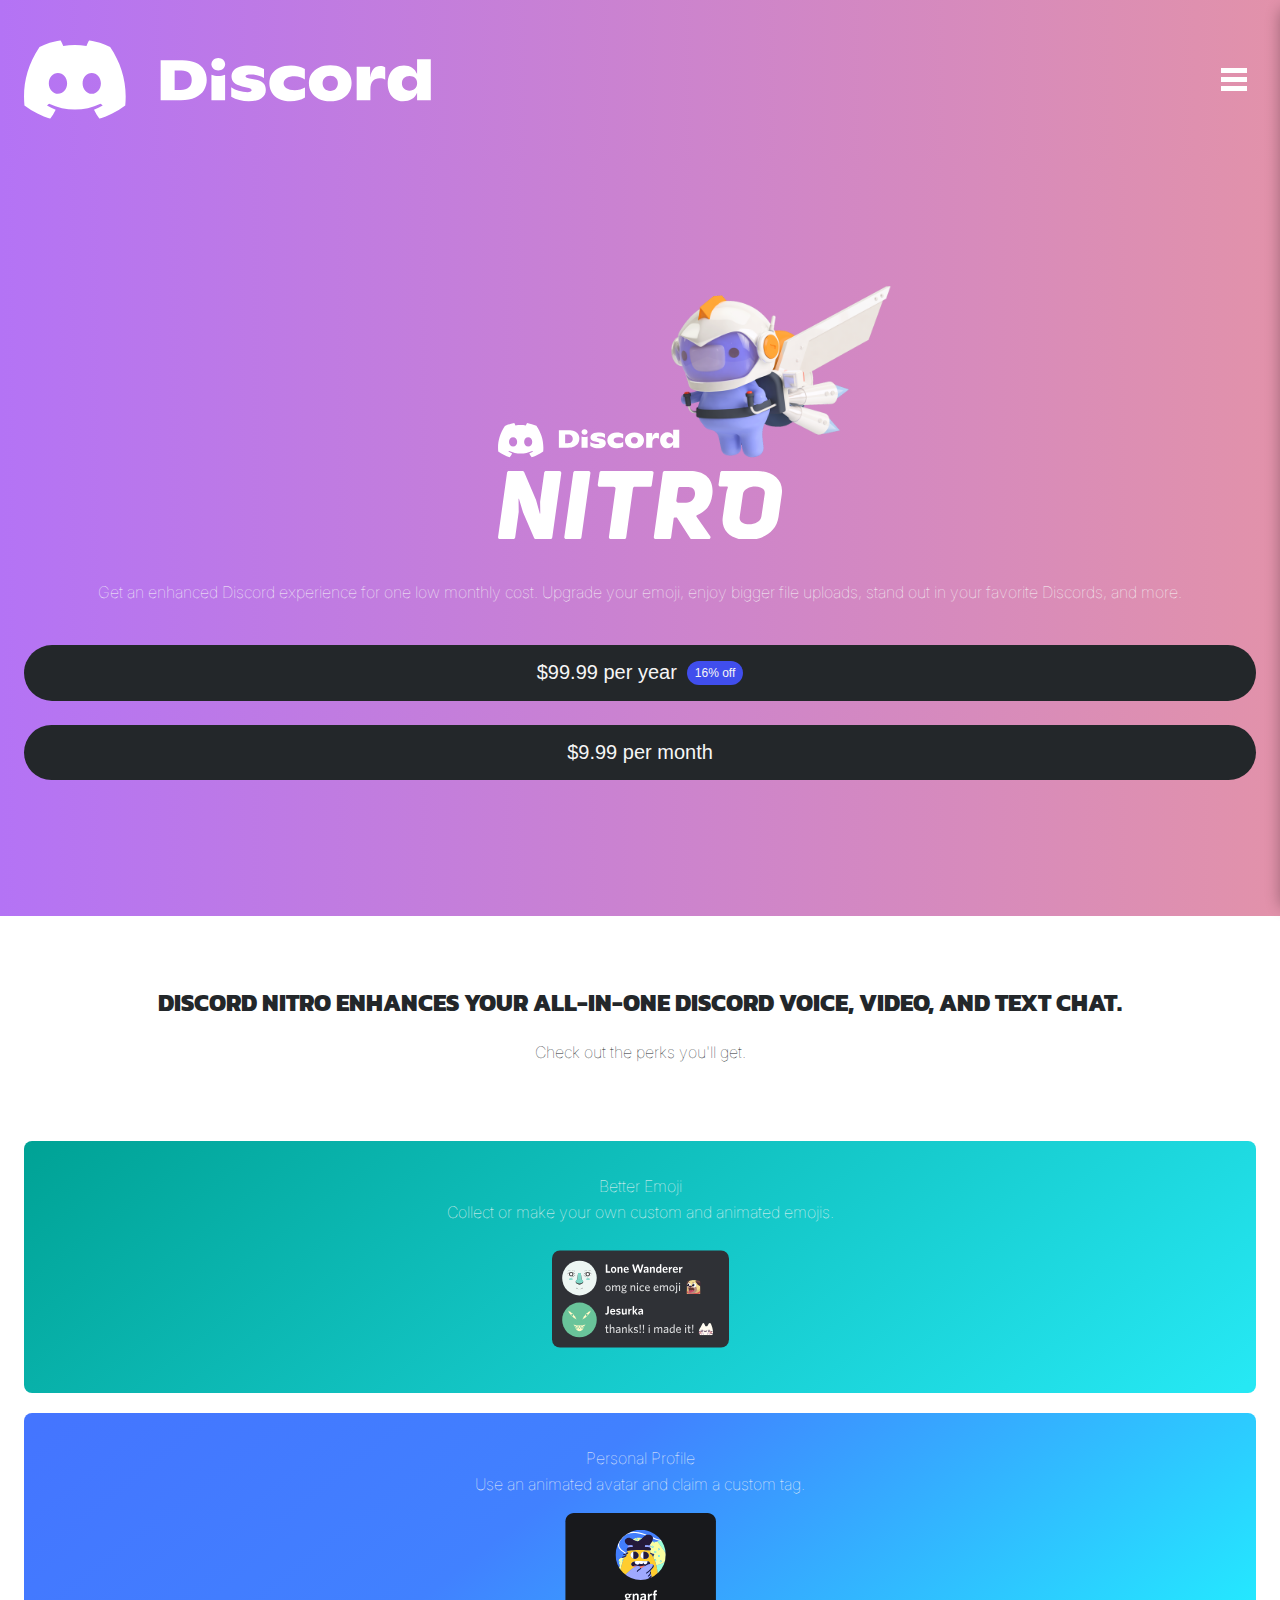
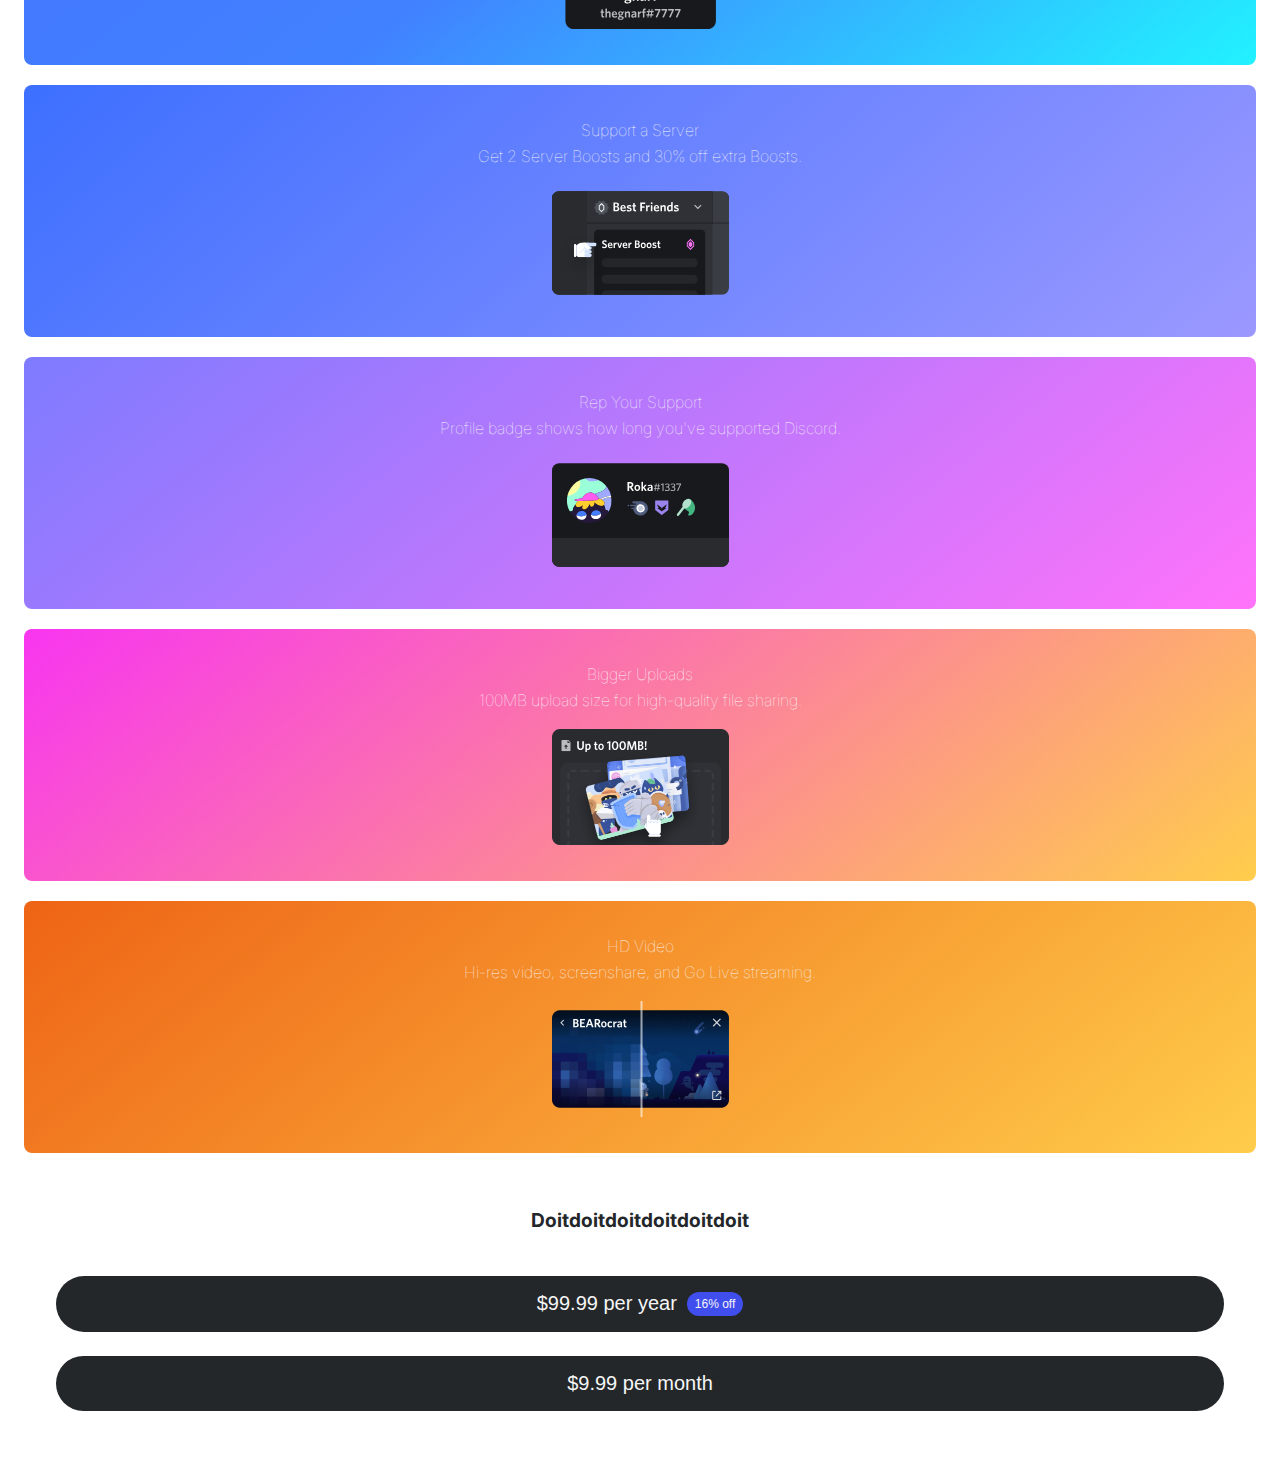
==== nitropage.html @ 32272dbf "Add files via upload" ====
<!DOCTYPE html>
<html lang="nl">
<head>
    <meta charset="UTF-8">
    <meta http-equiv="X-UA-Compatible" content="IE=edge">
    <meta name="viewport" content="width=device-width, initial-scale=1.0">
    <link rel="stylesheet" href="https://cdnjs.cloudflare.com/ajax/libs/font-awesome/4.7.0/css/font-awesome.min.css">
    <style>
        @import url('https://fonts.googleapis.com/css2?family=Inter:wght@300;400;500;700&family=Kanit:wght@700;800;900&display=swap');
    </style> 
    <link href="styles/style1.css" rel="stylesheet">
	<link rel="icon" type="image/svg+xml" href="images/favicon.svg">
    <title>Discord Nitro</title>
</head>
<body>
    <header>
        <img src="images/logo.svg">
        <button class="hamburger">
            <div class="bar"></div>
        </button>
    </header>

    <nav class="mobile">
        <a href="#">Home</a>
        <a href="#">Home</a>
        <a href="#">Home</a>
        <a href="#">Home</a>
    </nav>

    <div class="overlay"></div>

    <main>
        <section>
            <img src="images/robot.png" rel="robot picture">
            <img src="images/title.svg" rel="title logo">
            <p>Get an enhanced Discord experience for one low monthly cost. Upgrade your emoji, enjoy bigger file uploads, stand out in your favorite Discords, and more.</p>
            <button>$99.99 per year <div class="pill">16% off</div></button>
            <button>$9.99 per month</button>
        </section>

        <section>
            <h1>Discord Nitro enhances your all-in-one Discord voice, video, and text chat.</h1>
            <p>Check out the perks you'll get.</p>
        </section>

        <section>
            <p>Better Emoji</p>
            <p>Collect or make your own custom and animated emojis.</p>
            <img src="images/nitro1.svg">
        </section>

        <section>
            <p>Personal Profile</p>
            <p>Use an animated avatar and claim a custom tag.</p>
            <img src="images/nitro2.svg">
        </section>
        
        <section>
            <p>Support a Server</p>
            <p>Get 2 Server Boosts and 30% off extra Boosts.</p>
            <img src="images/nitro3.svg">
        </section>

        <section>
            <p>Rep Your Support</p>
            <p>Profile badge shows how long you've supported Discord.</p>
            <img src="images/nitro4.svg">
        </section>

        <section>
            <p>Bigger Uploads</p>
            <p>100MB upload size for high-quality file sharing.</p>
            <img src="images/nitro5.png">
        </section>

        <section>
            <p>HD Video</p>
            <p>Hi-res video, screenshare, and Go Live streaming.</p>
            <img src="images/nitro6.png">
        </section>

        <section>
            <p>Doitdoitdoitdoitdoitdoit</p>
            <button>$99.99 per year <div class="pill">16% off</div></button>
            <button>$9.99 per month</button>
        </section>

    </main>
    <script rel="script" src="scripts/script.js"></script>
</body>
</html>
---- styles/style1.css ----
/*///////////////////////////////////////*/
/*ALL*/
/*///////////////////////////////////////*/

*, *::after, *::before {
    box-sizing:border-box;
    margin: 0;
}

:root {
    --main-color: #404eed;
    --sec-color: #23272a;
    --sec-bg-color: #f6f6f6;
    --txt-link-color: #00b0f4;
}

body {
    background: white;
    width: 100%;
    
}

main {
    background: white;
    display: grid;
    grid-template-rows: auto;
    gap: 20px;
    
    text-align: center;
    color: var(--sec-bg-color);
}

header {
    padding: 1.5em 24px;
    display: flex;
    align-items: center;
    justify-content: space-between;
    background: linear-gradient(90deg,#b473f5,#e292aa);
}

header > img {
    width: 33%;
}




/*///////////////////////////////////////*/
/*Hamburger Icon*/
/*///////////////////////////////////////*/

.hamburger {
    display: block;
    width: 35px;
    cursor: pointer;
    padding: 0;
    margin: 0;

    background: none;
    outline: none;
    border: none;
    appearance: none;
    z-index: 99;
}

/*De container, middel streep, after & before streep*/
.hamburger .bar, .hamburger::after, .hamburger::before {
    width: 75%;
    height: 5px;
    background-color: #fff;
    transition: .4s ease-in-out;
    margin: 4px 0;
    content:"";
    display: block;
}

/*Eerste streep*/
.hamburger.active::before {
    transform: rotate(-45deg) translate(-6px, 6px);
    background-color: var(--sec-color);
    height: 2px;
    width: 75%;
}

/*Laatste streep*/
.hamburger.active::after {
    transform: rotate(45deg) translate(-4px, -5px);
    background-color: var(--sec-color);
    height: 2px;
    width: 75%;
}

/*Na het openen van de hamburger menu, verdwijnt de middelste streep*/
.hamburger.active .bar {
    opacity: 0;
}





/*///////////////////////////////////////*/
/*Hamburger Menulist*/
/*///////////////////////////////////////*/

/*Menulijst*/
.mobile {
    position: fixed;
    display: block;
    top: 0;
    left: 100%;
    width: 75%;
    min-height: 100vh;
    z-index: 98;
    background: var(--sec-bg-color);
    padding: 1.5em;
    padding-top: 100px;
    transition: .2s;
    border-radius: 8px 0 0 8px;
    box-shadow: 0 8px 15px rgba(0,0,0,.3);
}

.mobile.open {
    left: 25%;
}

/*Styling van de items in de menulijst*/
.mobile > a {
    display: block;
    width: fit-content;
    text-align: left;
    margin-bottom: 16px;
    padding: 12px 16px;
    color: var(--sec-color);
}

/*Tijdens het openen van de menu, kan je niet scrollen*/
body.scroll {
    overflow: hidden;
}

/*Tijdens het openen van de menu, is er een zwarte overlay op de achtergrond*/
.overlay {
    position: fixed;
    top: 0;
    left: 0;
    right: 0;
    bottom: 0;
  
    background: rgba(0,0,0,.3);
    opacity: 0;
    transition: .2s;
}

.overlay.on {
    opacity: 1;
    z-index: 97;
}



/*///////////////////////////////////////*/
/*Button*/
/*///////////////////////////////////////*/
section > button {
    color: var(--sec-bg-color);
    background: var(--sec-color);
    font-size: 20px;
    border-radius: 28px;
    border: none;
    transition: .2s ease-in-out;
    display: flex;
    
    padding: 16px 32px;
    width: 100%;
    margin-bottom: 24px;
    justify-content: center;
}

section > button:hover {
    box-shadow: 0 8px 15px rgba(0,0,0,.2);
    background: #36393f;
}

section > button:first-of-type {
    margin-top: 40px;
}

/* Special element inside the button*/
.pill {
    background: var(--main-color);
    border-radius: 24px;
    padding: 0 8px;
    margin-left: 10px;
    font-size: 12px;
    line-height: 24px;
}




/*///////////////////////////////////////*/
/*Sections*/
/*///////////////////////////////////////*/

/*Section Overall*/
section {
    background: white;
    padding: 32px;
    margin: 0 24px;
    border-radius: 8px;
}

section > img {
    margin-top: 1em;
    height: 116px;
    width: 177px;
}

/*Section 1 Hero Image*/
section:first-of-type img:first-of-type {
    position:absolute;
    width: 250px;
    height: auto;
    left: 50%;
    display: block;
    transform:translateX(12px);
    margin-top: 0;
}

section:first-of-type img:nth-of-type(2) {
    display: block;
    width: 300px;
    margin-left: auto;
    margin-right: auto;
    margin-top: 152px;
}

section:first-of-type p {
    margin-top: 40px;
}

/*Section 1 Frame*/
section:first-of-type {
    background: linear-gradient(90deg,#b473f5,#e292aa);
    padding: 112px 24px;
    margin: 0;
    border-radius: 0;
    overflow-x: hidden;
    position: relative;
}

/*Section 2 Titel*/

section:nth-of-type(2) {
    padding: 56px 0;
}

section:nth-of-type(2) p, h1 {
    color: var(--sec-color);
}

section:nth-of-type(2) h1 {
    font-size: 1.5em;
    line-height: 95%;
    margin-bottom: 24px;
}

/*Section 3 Perk 1*/
section:nth-of-type(3) {
    background: linear-gradient(142.53deg,#00a295,#26e8f4 98.75%),#3dcda7;
}

/*Section 4 Perk 2*/
section:nth-of-type(4) {
    background: linear-gradient(321.82deg,#21f2ff,#4181ff 59.22%,#4475ff 98.02%),#7196ff;
}

/*Section 5 Perk 3*/
section:nth-of-type(5) {
    background: linear-gradient(138.46deg,#3e70ff 1.48%,#9a98ff 98.75%),#ff73fa;
}

/*Section 6 Perk 4*/
section:nth-of-type(6) {
    background: linear-gradient(141.85deg,#7e7bff,#ff73fa);
}

/*Section 7 Perk 5*/
section:nth-of-type(7) {
    background: linear-gradient(141.48deg,#f837ee 1.35%,#ffcd4b);
}

/*Section 8 Perk 6*/
section:nth-of-type(8) {
    background: linear-gradient(321.73deg,#ffcd4b -1.09%,#ee6315 100.65%);
}

/*Section 9 Doit */
section:nth-of-type(9) {
    color: var(--sec-color);
}

section:nth-of-type(9) p {
    font-weight: bold;
    font-size: 1.2em;
}



/*///////////////////////////////////////*/
/*Font*/
/*///////////////////////////////////////*/
p {
    font-family: 'Inter', sans-serif;
    font-size: 1em;
    line-height: 1.625em;
    font-weight: 100;
  }

h1 {
    font-size: 2em;
    font-family: 'Kanit', sans-serif;
    text-transform: uppercase;
    font-weight: 800;
}

h2 { 
    font-family: 'Inter', sans-serif;
    font-weight: bold;
    font-size: 1.2em;
}

h3 {
    font-family: 'Inter', sans-serif;
    font-weight: bold;
    font-size: 2em;
}

h1, h2 {
    /*margin-bottom: 24px;*/
}

a {
    text-decoration: none;
    font-family: 'Inter', sans-serif;
}
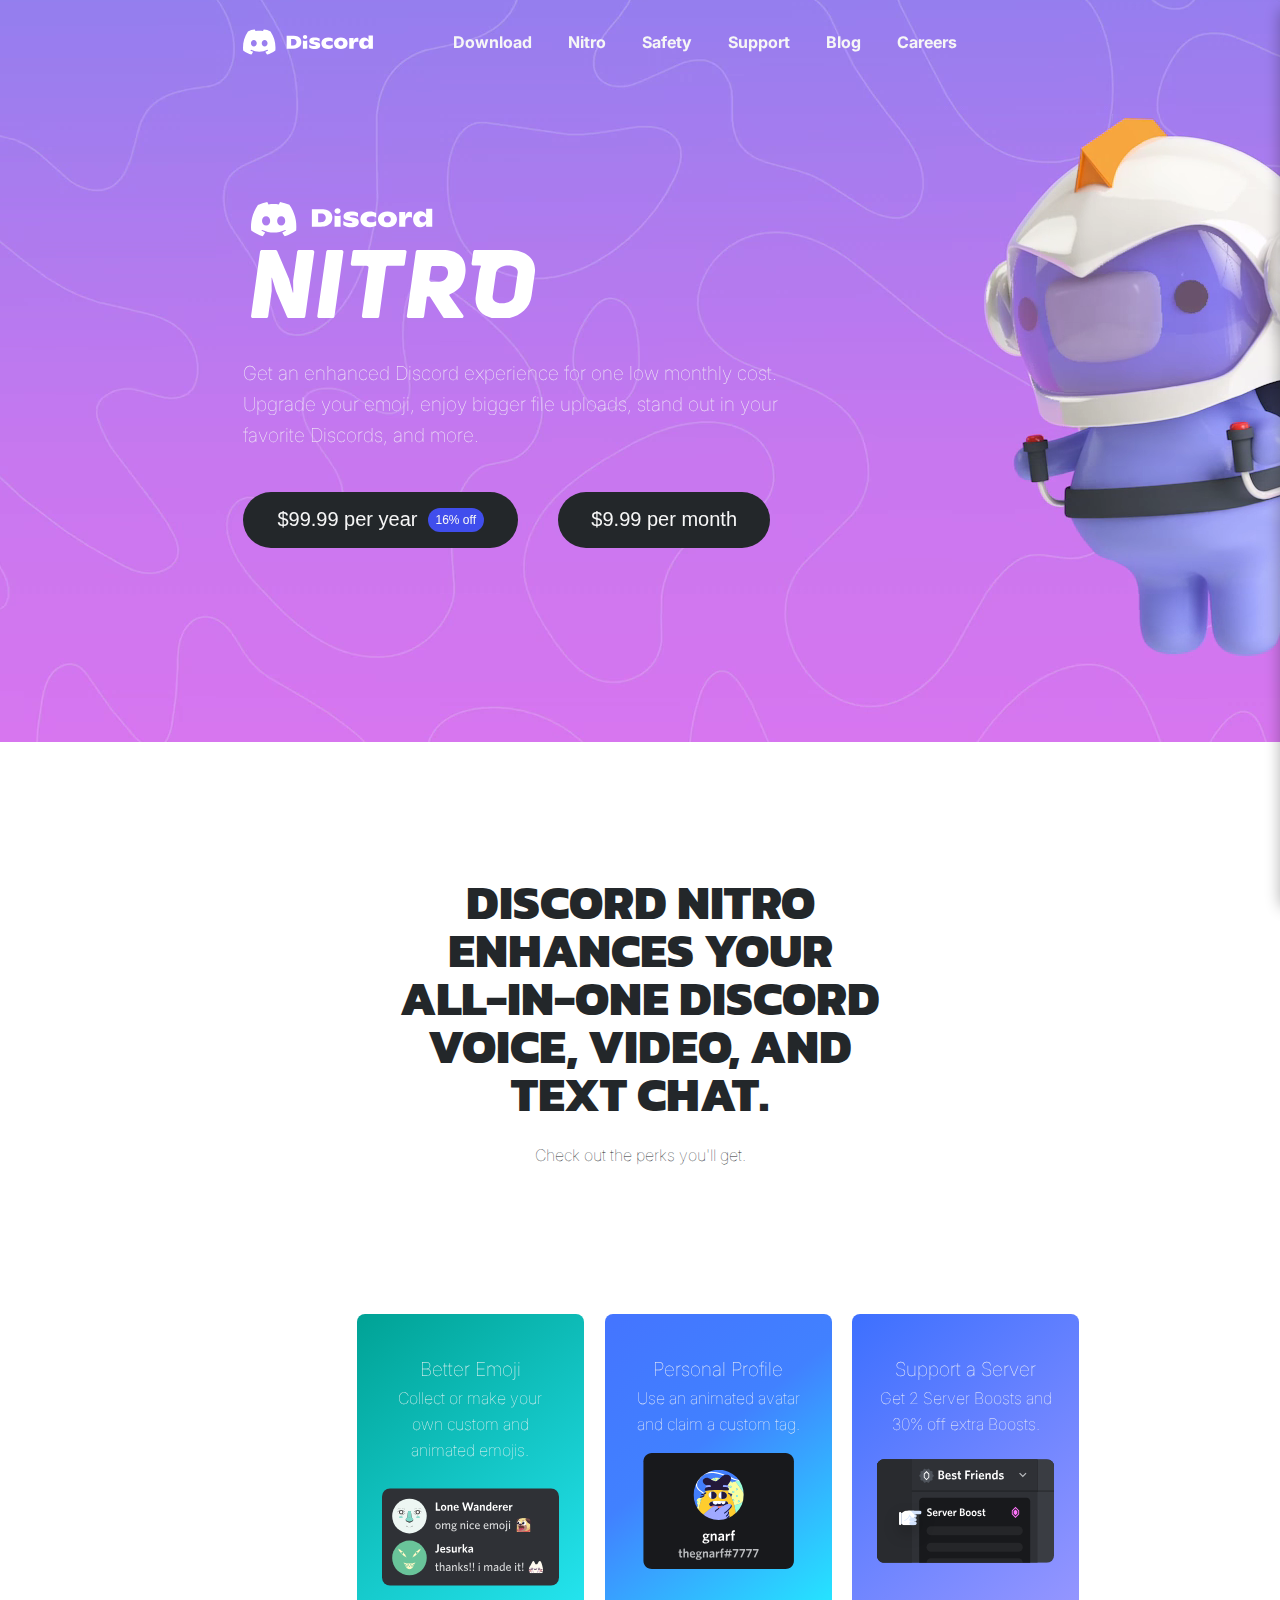
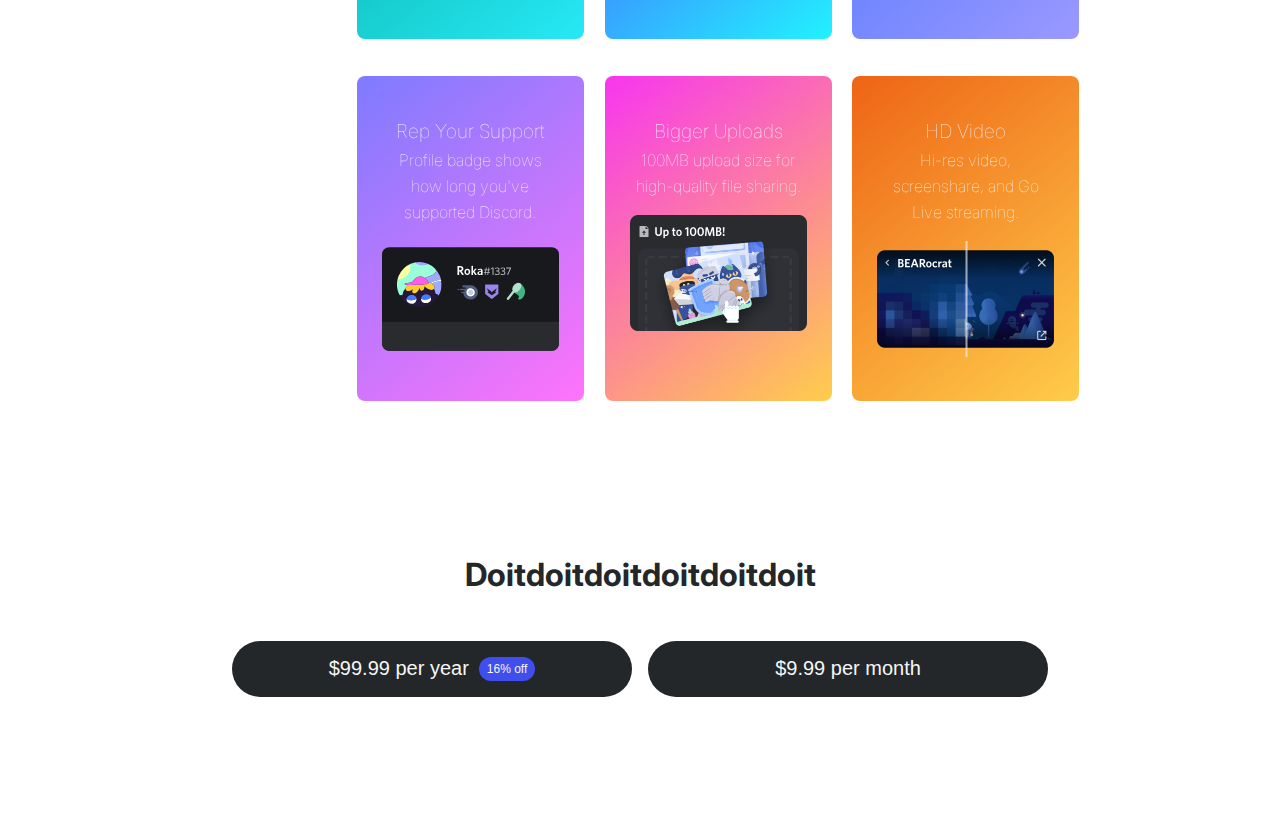
==== commit c80471b8: "Add files via upload" ====
--- a/nitropage.html
+++ b/nitropage.html
@@ -18,71 +18,96 @@
         <button class="hamburger">
             <div class="bar"></div>
         </button>
+        <nav class="desktop">
+            <a href="#">Download</a>
+            <a href="#">Nitro</a>
+            <a href="#">Safety</a>
+            <a href="#">Support</a>
+            <a href="#">Blog</a>
+            <a href="#">Careers</a>
+        </nav>
     </header>
 
     <nav class="mobile">
-        <a href="#">Home</a>
-        <a href="#">Home</a>
-        <a href="#">Home</a>
-        <a href="#">Home</a>
+        <a href="#">Download</a>
+        <a href="#">Nitro</a>
+        <a href="#">Safety</a>
+        <a href="#">Support</a>
+        <a href="#">Blog</a>
+        <a href="#">Careers</a>
     </nav>
 
     <div class="overlay"></div>
 
     <main>
-        <section>
-            <img src="images/robot.png" rel="robot picture">
-            <img src="images/title.svg" rel="title logo">
-            <p>Get an enhanced Discord experience for one low monthly cost. Upgrade your emoji, enjoy bigger file uploads, stand out in your favorite Discords, and more.</p>
-            <button>$99.99 per year <div class="pill">16% off</div></button>
-            <button>$9.99 per month</button>
-        </section>
+        <!--HERO CONTAINER-->
+        <div class="herocontainer">
+            <section>
+                <video autoplay muted loop id="Hero Video Discord">
+                    <source src="webm/desktop.webm" type="video/webm" alt="hero video">
+                </video>
+                <img src="images/robot.png" alt="robot picture">
+                <img src="images/title.svg" alt="title logo">
+                <p>Get an enhanced Discord experience for one low monthly cost. Upgrade your emoji, enjoy bigger file uploads, stand out in your favorite Discords, and more.</p>
+                <div class="container">
+                    <button>$99.99 per year <div class="pill">16% off</div></button>
+                    <button>$9.99 per month</button>
+                </div>
+            </section>
+        </div>
 
+        <!--FIRST OF TYPE SECTION-->
         <section>
             <h1>Discord Nitro enhances your all-in-one Discord voice, video, and text chat.</h1>
             <p>Check out the perks you'll get.</p>
         </section>
 
-        <section>
-            <p>Better Emoji</p>
-            <p>Collect or make your own custom and animated emojis.</p>
-            <img src="images/nitro1.svg">
-        </section>
+        <!--GRID CONTAINER-->
+        <div class="gridcontainer">
+            <section>
+                <p>Better Emoji</p>
+                <p>Collect or make your own custom and animated emojis.</p>
+                <img src="images/nitro1.svg">
+            </section>
 
-        <section>
-            <p>Personal Profile</p>
-            <p>Use an animated avatar and claim a custom tag.</p>
-            <img src="images/nitro2.svg">
-        </section>
-        
-        <section>
-            <p>Support a Server</p>
-            <p>Get 2 Server Boosts and 30% off extra Boosts.</p>
-            <img src="images/nitro3.svg">
-        </section>
+            <section>
+                <p>Personal Profile</p>
+                <p>Use an animated avatar and claim a custom tag.</p>
+                <img src="images/nitro2.svg">
+            </section>
+            
+            <section>
+                <p>Support a Server</p>
+                <p>Get 2 Server Boosts and 30% off extra Boosts.</p>
+                <img src="images/nitro3.svg">
+            </section>
 
-        <section>
-            <p>Rep Your Support</p>
-            <p>Profile badge shows how long you've supported Discord.</p>
-            <img src="images/nitro4.svg">
-        </section>
+            <section>
+                <p>Rep Your Support</p>
+                <p>Profile badge shows how long you've supported Discord.</p>
+                <img src="images/nitro4.svg">
+            </section>
 
-        <section>
-            <p>Bigger Uploads</p>
-            <p>100MB upload size for high-quality file sharing.</p>
-            <img src="images/nitro5.png">
-        </section>
+            <section>
+                <p>Bigger Uploads</p>
+                <p>100MB upload size for high-quality file sharing.</p>
+                <img src="images/nitro5.png">
+            </section>
 
-        <section>
-            <p>HD Video</p>
-            <p>Hi-res video, screenshare, and Go Live streaming.</p>
-            <img src="images/nitro6.png">
-        </section>
+            <section>
+                <p>HD Video</p>
+                <p>Hi-res video, screenshare, and Go Live streaming.</p>
+                <img src="images/nitro6.png">
+            </section>
+        </div>
 
+        <!--SECOND OF TYPE SECTION-->
         <section>
             <p>Doitdoitdoitdoitdoitdoit</p>
-            <button>$99.99 per year <div class="pill">16% off</div></button>
-            <button>$9.99 per month</button>
+            <div class="container">
+                <button>$99.99 per year <div class="pill">16% off</div></button>
+                <button>$9.99 per month</button>
+            </div>
         </section>
 
     </main>
--- a/styles/style1.css
+++ b/styles/style1.css
@@ -17,7 +17,7 @@
 body {
     background: white;
     width: 100%;
-    
+    overflow-x: hidden;
 }
 
 main {
@@ -39,11 +39,8 @@
 }
 
 header > img {
-    width: 33%;
-}
-
-
-
+    max-width: 130px;
+}
 
 /*///////////////////////////////////////*/
 /*Hamburger Icon*/
@@ -93,6 +90,11 @@
 /*Na het openen van de hamburger menu, verdwijnt de middelste streep*/
 .hamburger.active .bar {
     opacity: 0;
+}
+
+/*Desktop menu*/
+.desktop {
+    display: none;
 }
 
 
@@ -160,9 +162,9 @@
 
 
 /*///////////////////////////////////////*/
-/*Button*/
-/*///////////////////////////////////////*/
-section > button {
+/*Button Hero Page*/
+/*///////////////////////////////////////*/
+section > .container > button {
     color: var(--sec-bg-color);
     background: var(--sec-color);
     font-size: 20px;
@@ -177,12 +179,13 @@
     justify-content: center;
 }
 
-section > button:hover {
+section > .container > button:hover {
     box-shadow: 0 8px 15px rgba(0,0,0,.2);
     background: #36393f;
-}
-
-section > button:first-of-type {
+    cursor: pointer;
+}
+
+section > .container{
     margin-top: 40px;
 }
 
@@ -199,6 +202,7 @@
 
 
 
+
 /*///////////////////////////////////////*/
 /*Sections*/
 /*///////////////////////////////////////*/
@@ -207,8 +211,8 @@
 section {
     background: white;
     padding: 32px;
-    margin: 0 24px;
     border-radius: 8px;
+    width: 100%;
 }
 
 section > img {
@@ -217,8 +221,8 @@
     width: 177px;
 }
 
-/*Section 1 Hero Image*/
-section:first-of-type img:first-of-type {
+/*Hero Image*/
+.herocontainer > section:first-of-type img:first-of-type {
     position:absolute;
     width: 250px;
     height: auto;
@@ -228,7 +232,7 @@
     margin-top: 0;
 }
 
-section:first-of-type img:nth-of-type(2) {
+.herocontainer > section:first-of-type img:nth-of-type(2) {
     display: block;
     width: 300px;
     margin-left: auto;
@@ -236,12 +240,12 @@
     margin-top: 152px;
 }
 
-section:first-of-type p {
+.herocontainer > section:first-of-type p {
     margin-top: 40px;
 }
 
 /*Section 1 Frame*/
-section:first-of-type {
+.herocontainer > section:first-of-type {
     background: linear-gradient(90deg,#b473f5,#e292aa);
     padding: 112px 24px;
     margin: 0;
@@ -250,61 +254,76 @@
     position: relative;
 }
 
+.herocontainer > section:first-of-type > video {
+    display: none;
+}
+
 /*Section 2 Titel*/
 
-section:nth-of-type(2) {
+main > section:first-of-type {
     padding: 56px 0;
 }
 
-section:nth-of-type(2) p, h1 {
+main > section:first-of-type p, h1 {
     color: var(--sec-color);
 }
 
-section:nth-of-type(2) h1 {
+main > section:first-of-type h1 {
     font-size: 1.5em;
     line-height: 95%;
     margin-bottom: 24px;
-}
-
-/*Section 3 Perk 1*/
-section:nth-of-type(3) {
+    padding: 0 1.5em;
+}
+
+/*GRID CONTAINER VOOR SECTIONS*/
+.gridcontainer {
+    padding: 0 1.5em;
+}
+
+.gridcontainer > section {
+    margin-bottom: 1em;
+}
+
+/*GRID CONTAINER Perk 1*/
+.gridcontainer > section:nth-of-type(1) {
     background: linear-gradient(142.53deg,#00a295,#26e8f4 98.75%),#3dcda7;
 }
 
-/*Section 4 Perk 2*/
-section:nth-of-type(4) {
+/*GRID CONTAINER Perk 2*/
+.gridcontainer > section:nth-of-type(2) {
     background: linear-gradient(321.82deg,#21f2ff,#4181ff 59.22%,#4475ff 98.02%),#7196ff;
 }
 
-/*Section 5 Perk 3*/
-section:nth-of-type(5) {
+/*GRID CONTAINER Perk 3*/
+.gridcontainer > section:nth-of-type(3) {
     background: linear-gradient(138.46deg,#3e70ff 1.48%,#9a98ff 98.75%),#ff73fa;
 }
 
-/*Section 6 Perk 4*/
-section:nth-of-type(6) {
+/*GRID CONTAINER Perk 4*/
+.gridcontainer > section:nth-of-type(4) {
     background: linear-gradient(141.85deg,#7e7bff,#ff73fa);
 }
 
-/*Section 7 Perk 5*/
-section:nth-of-type(7) {
+/*GRID CONTAINER Perk 5*/
+.gridcontainer > section:nth-of-type(5) {
     background: linear-gradient(141.48deg,#f837ee 1.35%,#ffcd4b);
 }
 
-/*Section 8 Perk 6*/
-section:nth-of-type(8) {
+/*GRID CONTAINER Perk 6*/
+.gridcontainer > section:nth-of-type(6) {
     background: linear-gradient(321.73deg,#ffcd4b -1.09%,#ee6315 100.65%);
 }
 
-/*Section 9 Doit */
-section:nth-of-type(9) {
+/*Doit */
+main > section:nth-of-type(2) {
     color: var(--sec-color);
 }
 
-section:nth-of-type(9) p {
+main > section:nth-of-type(2) p {
     font-weight: bold;
     font-size: 1.2em;
 }
+
 
 
 
@@ -337,11 +356,182 @@
     font-size: 2em;
 }
 
-h1, h2 {
-    /*margin-bottom: 24px;*/
-}
-
 a {
     text-decoration: none;
     font-family: 'Inter', sans-serif;
 }
+
+/*///////////////////////////////////////*/
+/*Responsive*/
+/*///////////////////////////////////////*/
+
+@media screen and (min-width: 768px) {
+
+    /*NAV*/
+    .hamburger {
+        display:none;
+    }
+
+    .bar {
+        display: none;
+    }
+
+    .desktop {
+        z-index: 1;
+        display: block;
+        margin:0 auto;
+    }
+
+    .desktop > a {
+        margin: 0 1em;
+        color: var(--sec-bg-color);
+        font-weight: bold;
+    }
+
+    .desktop > a:hover {
+        text-decoration: underline;
+    }
+
+    /*Header*/
+    header {
+        z-index: 1;
+        background: transparent;
+        position: absolute;
+        display: flex;
+
+        padding-left: 19%;
+        padding-right: 19%;
+        min-width: 100vw;
+    }
+
+    /*HERO CONTAINER*/
+    .herocontainer > section:first-of-type {
+        padding-left: 19%;
+        padding-right: 19%;
+        padding-bottom: 170px;
+
+        background: none;
+        overflow: hidden;
+        z-index: 0;
+    }
+
+    .herocontainer > section:first-of-type > video {
+        position: absolute;
+        z-index: -1;
+        left: -328px;
+        top: -206px;
+        right: 0;
+        display: block;
+    }
+
+    .herocontainer > section > .container > button:first-of-type {
+        min-width: 275px;
+        max-width: 275px;
+    }
+
+    .herocontainer > section > .container > button:nth-of-type(2) {
+        min-width: 212px;
+        max-width: 212px;
+        margin-left: 40px;
+    }
+
+    .container {
+        display: flex;
+    }
+
+    .herocontainer > section {
+        text-align: left;
+    }
+
+    .herocontainer > section:first-of-type p {
+        max-width: 580px;
+        font-size: 1.2em;
+    }
+
+    .herocontainer > section:first-of-type img:nth-of-type(1){
+        display: none;
+    }
+
+    .herocontainer > section:first-of-type img:nth-of-type(2){
+        margin-left: 0;
+        margin-top: 90px;
+    }
+
+    /*FIRST OF TYPE SECTION*/
+    main > section:first-of-type {
+        z-index: 1;
+    }
+
+    main > section:first-of-type h1 {
+        font-size: 3em;
+        text-align: center;
+        line-height: 1em;
+        margin-top: 60px;
+        margin-left: 25%;
+        margin-right: 25%;
+    }
+
+    main > section:first-of-type p {
+        color: var(--sec-color);
+        width: 100%;
+        text-align: center;
+        margin-top: 1em;
+        margin-bottom: 70px;
+    }
+
+    /*GRID CONTAINER*/
+    .gridcontainer {
+        display: grid;
+        grid-template-columns: 3fr 3fr 3fr;
+        column-gap: 1.3em;
+        row-gap: 1.3em;
+        
+        width: 48%;
+        margin: 0 auto;
+        z-index: 1;
+    }
+
+    .gridcontainer > section {
+        text-align: center;
+        padding: 40px 25px;
+    }
+
+    .gridcontainer > section p:first-of-type{
+        font-size: 1.2em;
+    }
+
+    /*Section 2*/
+    main > section:nth-of-type(2) p {
+        font-size: 2em;
+    }
+
+    main > section:nth-of-type(2) {
+        margin: 5em 0;
+        z-index:1;
+    }
+
+    section:nth-of-type(2) > .container > button {
+        min-width: 275px;
+        max-width: 400px;
+    }
+
+    section:nth-of-type(2) > .container > button:hover {
+        box-shadow: 0 8px 15px rgba(0,0,0,.2);
+        background: #36393f;
+        cursor: pointer;
+    }
+
+    section:nth-of-type(2) > .container {
+        justify-content: center;
+        gap: 1em;
+    }
+}
+
+/*Voor Hero Video, als scherm groter is dan 1920x1080*/
+@media screen and (min-width: 2000px) {
+    
+    .herocontainer > section:first-of-type > video {
+        left: 0;
+    }
+}
+
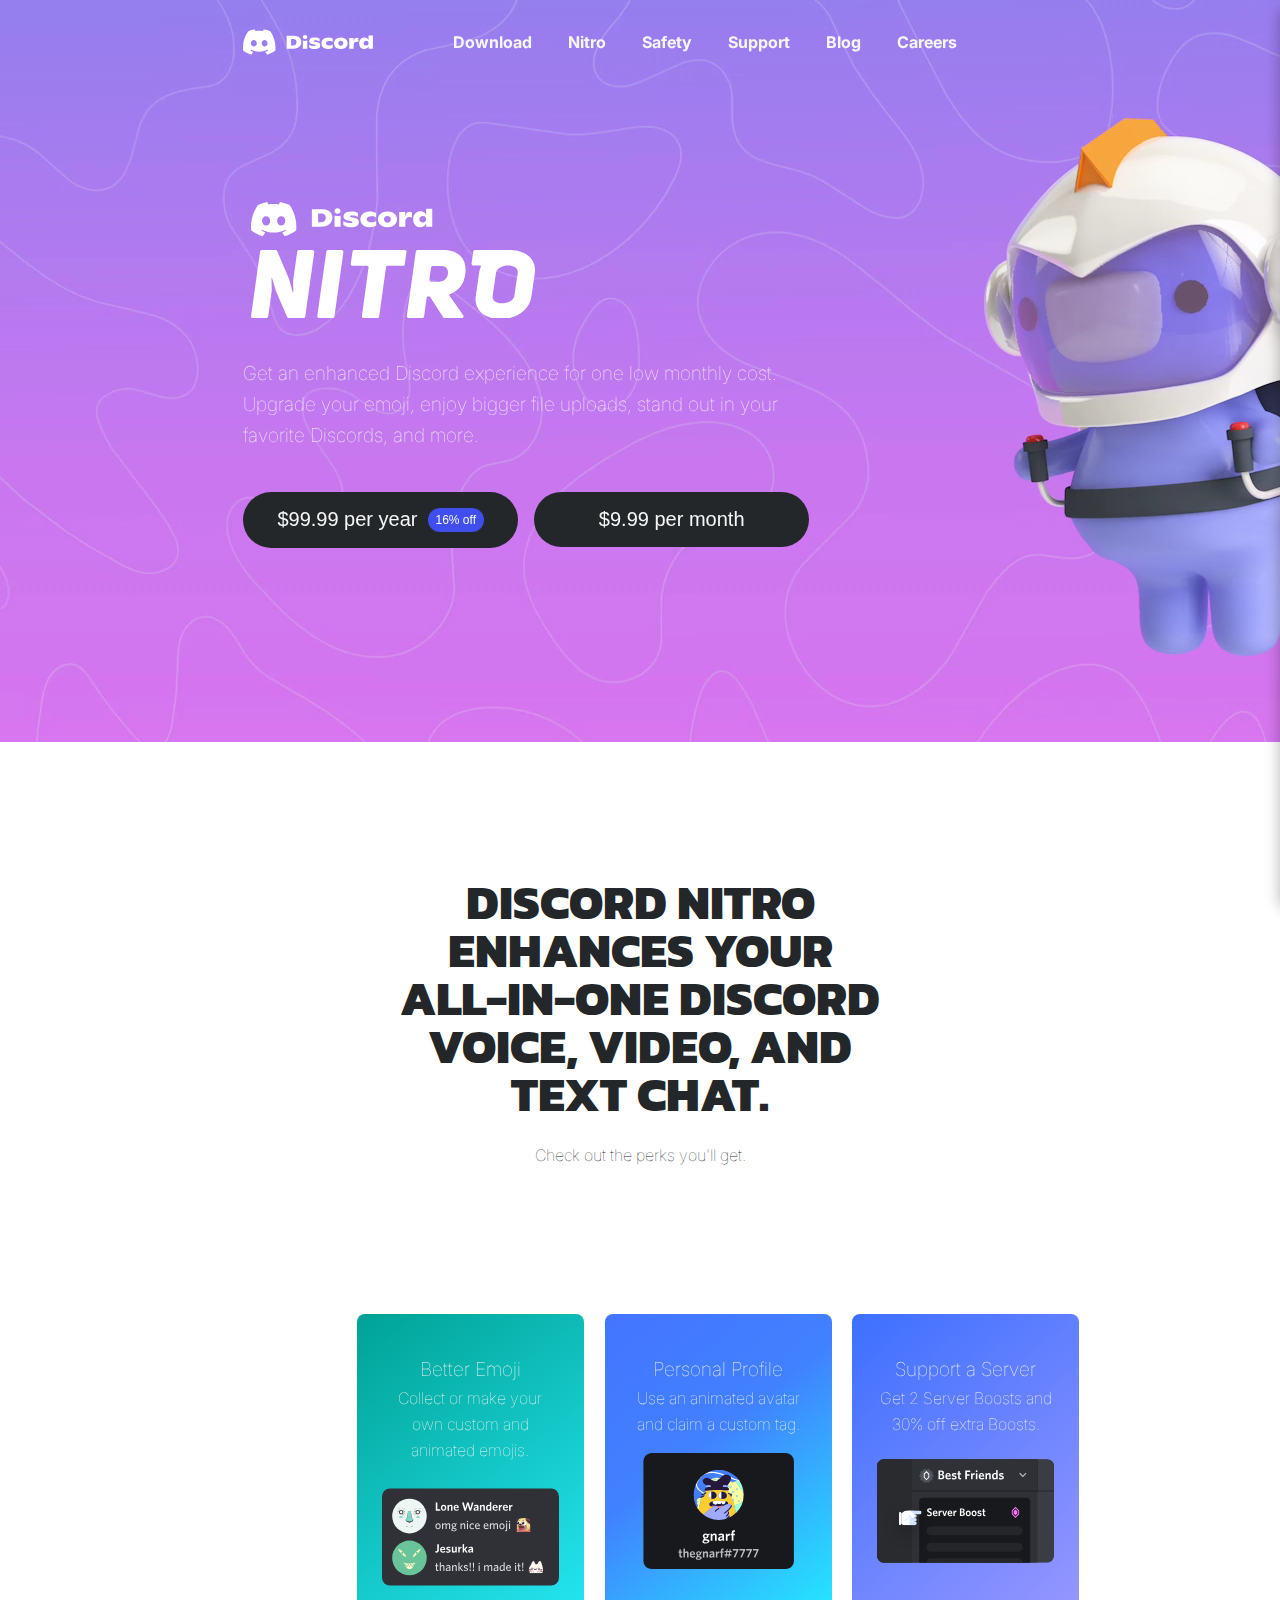
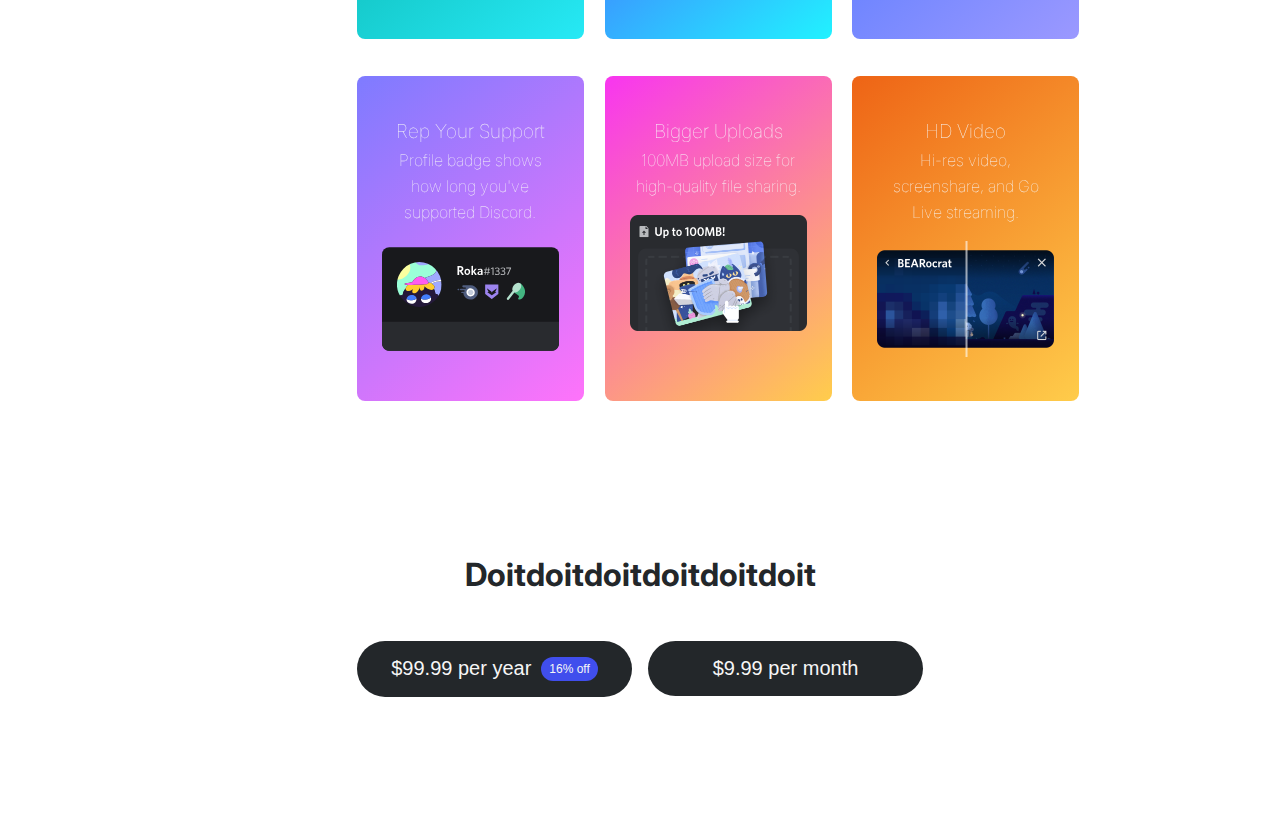
==== commit a8ffbef8: "Add files via upload" ====
--- a/nitropage.html
+++ b/nitropage.html
@@ -19,22 +19,22 @@
             <div class="bar"></div>
         </button>
         <nav class="desktop">
-            <a href="#">Download</a>
-            <a href="#">Nitro</a>
-            <a href="#">Safety</a>
-            <a href="#">Support</a>
-            <a href="#">Blog</a>
-            <a href="#">Careers</a>
+            <a href="index.html">Download</a>
+            <a href="nitropage.html">Nitro</a>
+            <a href="index.html">Safety</a>
+            <a href="index.html">Support</a>
+            <a href="index.html">Blog</a>
+            <a href="index.html">Careers</a>
         </nav>
     </header>
 
     <nav class="mobile">
-        <a href="#">Download</a>
-        <a href="#">Nitro</a>
-        <a href="#">Safety</a>
-        <a href="#">Support</a>
-        <a href="#">Blog</a>
-        <a href="#">Careers</a>
+        <a href="index.html">Download</a>
+        <a href="nitropage.html">Nitro</a>
+        <a href="index.html">Safety</a>
+        <a href="index.html">Support</a>
+        <a href="index.html">Blog</a>
+        <a href="index.html">Careers</a>
     </nav>
 
     <div class="overlay"></div>
@@ -50,8 +50,8 @@
                 <img src="images/title.svg" alt="title logo">
                 <p>Get an enhanced Discord experience for one low monthly cost. Upgrade your emoji, enjoy bigger file uploads, stand out in your favorite Discords, and more.</p>
                 <div class="container">
-                    <button>$99.99 per year <div class="pill">16% off</div></button>
-                    <button>$9.99 per month</button>
+                    <a href="nitropage.html"><button>$99.99 per year <div class="pill">16% off</div></button></a>
+                    <a href="nitropage.html"><button>$9.99 per month</button></a>
                 </div>
             </section>
         </div>
@@ -105,8 +105,8 @@
         <section>
             <p>Doitdoitdoitdoitdoitdoit</p>
             <div class="container">
-                <button>$99.99 per year <div class="pill">16% off</div></button>
-                <button>$9.99 per month</button>
+                <a href="index.html"><button>$99.99 per year <div class="pill">16% off</div></button></a>
+                <a href="index.html"><button>$9.99 per month</button></a>
             </div>
         </section>
 
--- a/styles/style1.css
+++ b/styles/style1.css
@@ -164,7 +164,7 @@
 /*///////////////////////////////////////*/
 /*Button Hero Page*/
 /*///////////////////////////////////////*/
-section > .container > button {
+section > .container > a > button {
     color: var(--sec-bg-color);
     background: var(--sec-color);
     font-size: 20px;
@@ -179,7 +179,7 @@
     justify-content: center;
 }
 
-section > .container > button:hover {
+section > .container > a > button:hover {
     box-shadow: 0 8px 15px rgba(0,0,0,.2);
     background: #36393f;
     cursor: pointer;
@@ -187,6 +187,7 @@
 
 section > .container{
     margin-top: 40px;
+    gap: 1em;
 }
 
 /* Special element inside the button*/
@@ -424,12 +425,12 @@
         display: block;
     }
 
-    .herocontainer > section > .container > button:first-of-type {
+    .herocontainer > section > .container > a > button:first-of-type {
         min-width: 275px;
         max-width: 275px;
     }
 
-    .herocontainer > section > .container > button:nth-of-type(2) {
+    .herocontainer > section > .container > a > button:nth-of-type(2) {
         min-width: 212px;
         max-width: 212px;
         margin-left: 40px;
@@ -510,12 +511,12 @@
         z-index:1;
     }
 
-    section:nth-of-type(2) > .container > button {
+    section:nth-of-type(2) > .container > a >button {
         min-width: 275px;
         max-width: 400px;
     }
 
-    section:nth-of-type(2) > .container > button:hover {
+    section:nth-of-type(2) > .container > a > button:hover {
         box-shadow: 0 8px 15px rgba(0,0,0,.2);
         background: #36393f;
         cursor: pointer;
